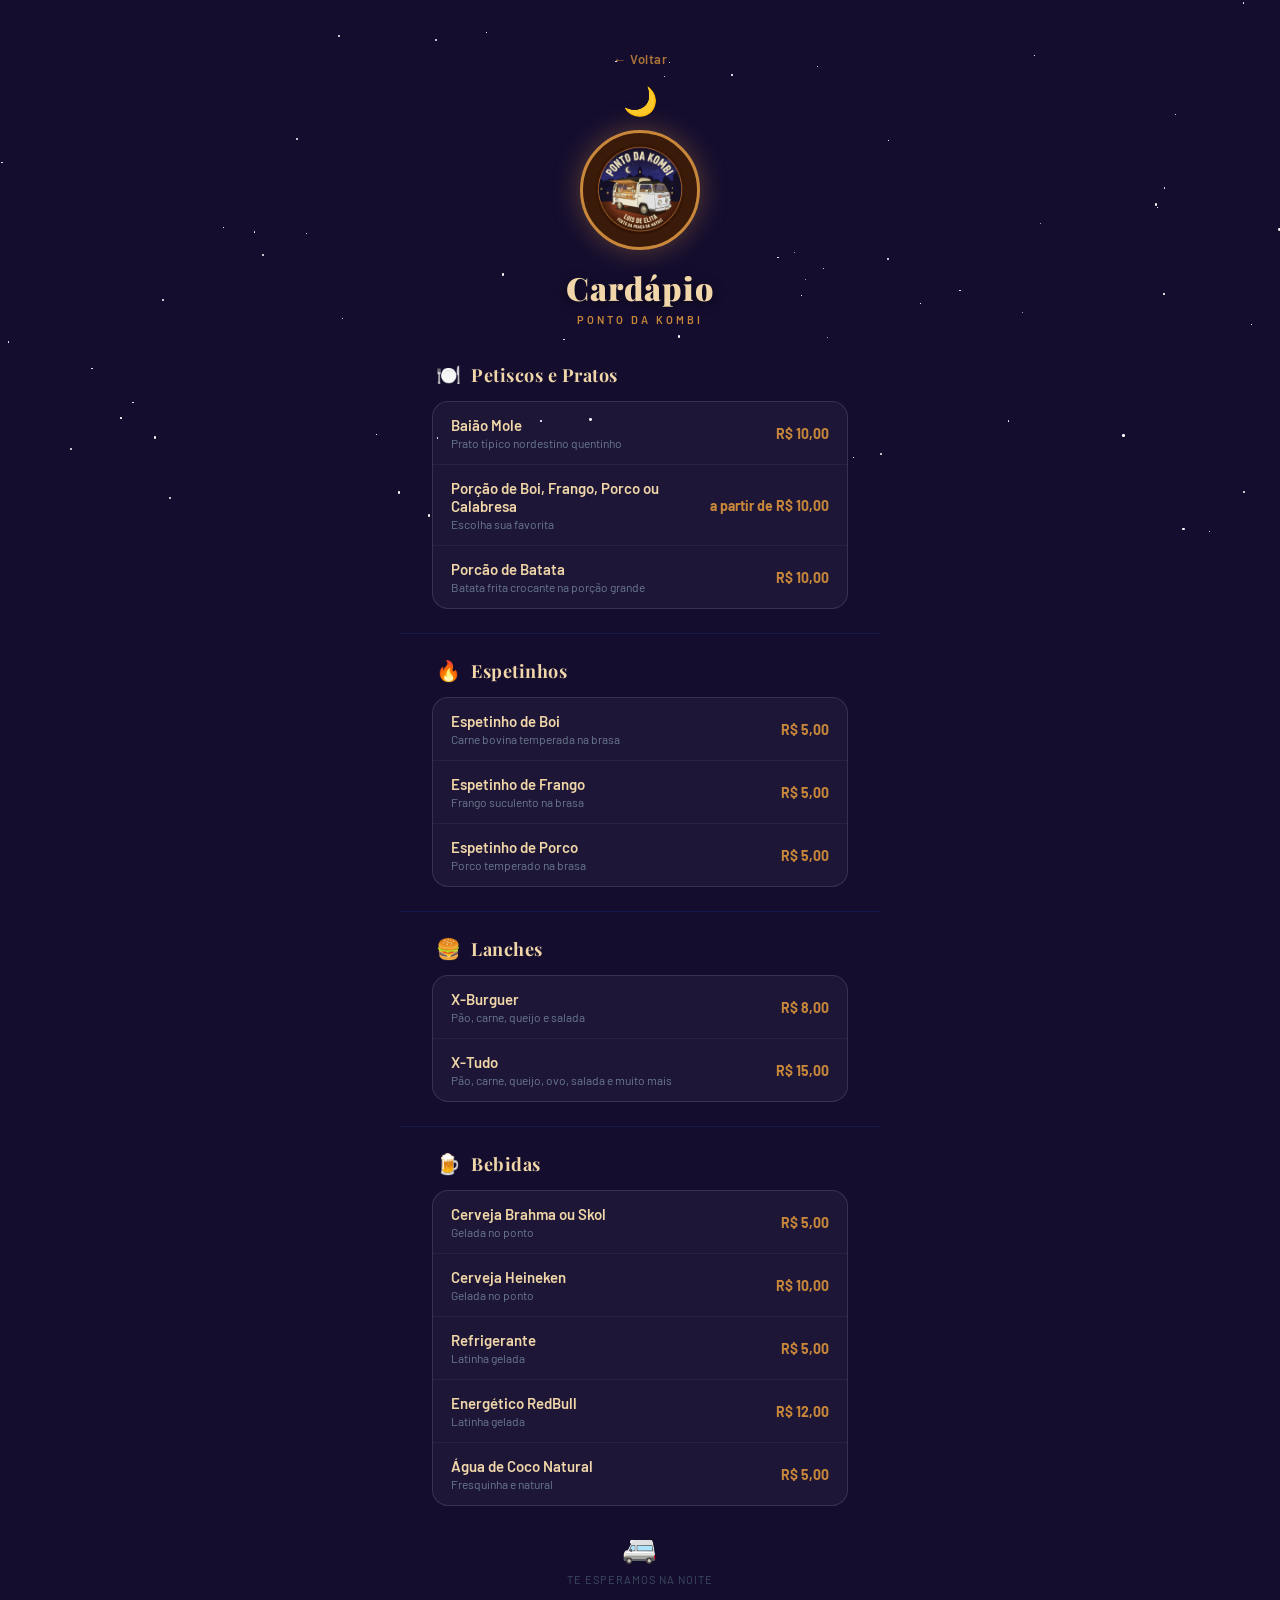
==== cardapio.html @ 005644a2 "Criação do Cardápio" ====
<!DOCTYPE html>
<html lang="pt-BR">
<head>
  <meta charset="UTF-8">
  <meta name="viewport" content="width=device-width, initial-scale=1.0">
  <title>Cardápio — Ponto da Kombi</title>
  <link rel="preconnect" href="https://fonts.googleapis.com">
  <link rel="preconnect" href="https://fonts.gstatic.com" crossorigin>
  <link href="https://fonts.googleapis.com/css2?family=Playfair+Display:wght@700;900&family=Barlow:wght@400;500;600&display=swap" rel="stylesheet">
  <link rel="stylesheet" href="cardapio.css">
</head>
<body>

  <div class="stars" id="stars" aria-hidden="true"></div>

  <main class="page">

    <header class="header">
      <a class="back-btn" href="index.html">← Voltar</a>
      <span class="moon" aria-hidden="true">🌙</span>
      <div class="logo-circle">
        <img src="./assets/pontodakombi.png" alt="Logo Ponto da Kombi">
      </div>
      <h1 class="logo-text">Cardápio</h1>
      <p class="logo-sub">Ponto da Kombi</p>
    </header>

    <!-- ── Petiscos & Pratos ── -->
    <section class="menu-section" aria-label="Petiscos e Pratos">
      <div class="section-header">
        <span class="section-icon">🍽️</span>
        <h2 class="section-title">Petiscos e Pratos</h2>
      </div>

      <div class="menu-card">
        <div class="menu-item">
          <div class="item-info">
            <p class="item-name">Baião Mole</p>
            <p class="item-desc">Prato típico nordestino quentinho</p>
          </div>
          <span class="item-price">R$ 10,00</span>
        </div>

        <div class="menu-item">
          <div class="item-info">
            <p class="item-name">Porção de Boi, Frango, Porco ou Calabresa</p>
            <p class="item-desc">Escolha sua favorita</p>
          </div>
          <span class="item-price">a partir de R$ 10,00</span>
        </div>

        <div class="menu-item">
          <div class="item-info">
            <p class="item-name">Porcão de Batata</p>
            <p class="item-desc">Batata frita crocante na porção grande</p>
          </div>
          <span class="item-price">R$ 10,00</span>
        </div>
      </div>
    </section>

    <!-- ── Espetinhos ── -->
    <section class="menu-section" aria-label="Espetinhos">
      <div class="section-header">
        <span class="section-icon">🔥</span>
        <h2 class="section-title">Espetinhos</h2>
      </div>

      <div class="menu-card">
        <div class="menu-item">
          <div class="item-info">
            <p class="item-name">Espetinho de Boi</p>
            <p class="item-desc">Carne bovina temperada na brasa</p>
          </div>
          <span class="item-price">R$ 5,00</span>
        </div>

        <div class="menu-item">
          <div class="item-info">
            <p class="item-name">Espetinho de Frango</p>
            <p class="item-desc">Frango suculento na brasa</p>
          </div>
          <span class="item-price">R$ 5,00</span>
        </div>

        <div class="menu-item">
          <div class="item-info">
            <p class="item-name">Espetinho de Porco</p>
            <p class="item-desc">Porco temperado na brasa</p>
          </div>
          <span class="item-price">R$ 5,00</span>
        </div>
      </div>
    </section>

    <!-- ── Lanches ── -->
    <section class="menu-section" aria-label="Lanches">
      <div class="section-header">
        <span class="section-icon">🍔</span>
        <h2 class="section-title">Lanches</h2>
      </div>

      <div class="menu-card">
        <div class="menu-item">
          <div class="item-info">
            <p class="item-name">X-Burguer</p>
            <p class="item-desc">Pão, carne, queijo e salada</p>
          </div>
          <span class="item-price">R$ 8,00</span>
        </div>

        <div class="menu-item">
          <div class="item-info">
            <p class="item-name">X-Tudo</p>
            <p class="item-desc">Pão, carne, queijo, ovo, salada e muito mais</p>
          </div>
          <span class="item-price">R$ 15,00</span>
        </div>
      </div>
    </section>

    <!-- ── Bebidas ── -->
    <section class="menu-section" aria-label="Bebidas">
      <div class="section-header">
        <span class="section-icon">🍺</span>
        <h2 class="section-title">Bebidas</h2>
      </div>

      <div class="menu-card">
        <div class="menu-item">
          <div class="item-info">
            <p class="item-name">Cerveja Brahma ou Skol</p>
            <p class="item-desc">Gelada no ponto</p>
          </div>
          <span class="item-price">R$ 5,00</span>
        </div>

        <div class="menu-item">
          <div class="item-info">
            <p class="item-name">Cerveja Heineken</p>
            <p class="item-desc">Gelada no ponto</p>
          </div>
          <span class="item-price">R$ 10,00</span>
        </div>

        <div class="menu-item">
          <div class="item-info">
            <p class="item-name">Refrigerante</p>
            <p class="item-desc">Latinha gelada</p>
          </div>
          <span class="item-price">R$ 5,00</span>
        </div>

        <div class="menu-item">
          <div class="item-info">
            <p class="item-name">Energético RedBull</p>
            <p class="item-desc">Latinha gelada</p>
          </div>
          <span class="item-price">R$ 12,00</span>
        </div>

        <div class="menu-item">
          <div class="item-info">
            <p class="item-name">Água de Coco Natural</p>
            <p class="item-desc">Fresquinha e natural</p>
          </div>
          <span class="item-price">R$ 5,00</span>
        </div>
      </div>
    </section>

    <footer class="footer">
      <span class="kombi-emoji" aria-hidden="true">🚐</span>
      TE ESPERAMOS NA NOITE
    </footer>

  </main>

  <script>
    const container = document.getElementById('stars');
    for (let i = 0; i < 60; i++) {
      const star = document.createElement('div');
      star.className = 'star';
      const size = Math.random() * 2.5 + 0.5;
      star.style.cssText = `
        width:${size}px;
        height:${size}px;
        top:${Math.random() * 60}%;
        left:${Math.random() * 100}%;
        animation-delay:${(Math.random() * 3).toFixed(2)}s;
        animation-duration:${(2 + Math.random() * 3).toFixed(2)}s;
      `;
      container.appendChild(star);
    }
  </script>

</body>
</html>
---- cardapio.css ----
* {
  margin: 0;
  padding: 0;
  box-sizing: border-box;
}

body {
  background: #140d2e;
  font-family: 'Barlow', sans-serif;
  min-height: 100vh;
  overflow-x: hidden;
}

/* ── Estrelas ── */
.stars {
  position: fixed;
  top: 0; left: 0;
  width: 100%; height: 100%;
  pointer-events: none;
  z-index: 0;
}

.star {
  position: absolute;
  background: #fff;
  border-radius: 50%;
  animation: twinkle 3s infinite alternate;
}

@keyframes twinkle {
  from { opacity: 0.2; transform: scale(1); }
  to   { opacity: 0.9; transform: scale(1.4); }
}

/* ── Layout ── */
.page {
  position: relative;
  z-index: 1;
  width: 100%;
  max-width: 480px;
  margin: 0 auto;
  padding: 0 0 56px;
}

/* ── Cabeçalho ── */
.header {
  text-align: center;
  padding: 32px 24px 28px;
  position: relative;
}

.back-btn {
  display: inline-block;
  color: #c8873a;
  font-size: 13px;
  font-weight: 600;
  text-decoration: none;
  letter-spacing: 0.5px;
  margin-bottom: 16px;
  opacity: 0.85;
  transition: opacity 0.2s;
}

.back-btn:hover { opacity: 1; }

.moon {
  font-size: 28px;
  margin-bottom: 12px;
  display: block;
  animation: float 4s ease-in-out infinite;
}

@keyframes float {
  0%, 100% { transform: translateY(0); }
  50%       { transform: translateY(-8px); }
}

.logo-circle {
  width: 100px;
  height: 100px;
  border-radius: 50%;
  background: #3a1a08;
  border: 3px solid #c8873a;
  margin: 0 auto 16px;
  display: flex;
  align-items: center;
  justify-content: center;
  overflow: hidden;
  box-shadow: 0 0 28px rgba(200, 135, 58, 0.4);
}

.logo-circle img {
  width: 100%;
  height: 100%;
  object-fit: cover;
  border-radius: 50%;
}

.logo-text {
  font-family: 'Playfair Display', serif;
  font-size: clamp(24px, 7vw, 32px);
  font-weight: 900;
  color: #f0d6a8;
  letter-spacing: 1px;
  text-shadow: 0 2px 12px rgba(0,0,0,0.6);
}

.logo-sub {
  font-size: 11px;
  color: #c8873a;
  letter-spacing: 3px;
  text-transform: uppercase;
  margin-top: 4px;
  font-weight: 600;
}

/* ── Seções do cardápio ── */
.menu-section {
  padding: 0 20px;
  margin-bottom: 24px;
}

.section-header {
  display: flex;
  align-items: center;
  gap: 10px;
  margin-bottom: 14px;
  padding-left: 4px;
}

.section-icon {
  font-size: 20px;
}

.section-title {
  font-family: 'Playfair Display', serif;
  font-size: clamp(15px, 4.5vw, 18px);
  font-weight: 700;
  color: #f0d6a8;
  letter-spacing: 0.5px;
}

/* ── Card do menu ── */
.menu-card {
  background: rgba(255, 255, 255, 0.04);
  border: 1px solid rgba(255, 255, 255, 0.12);
  border-radius: 16px;
  overflow: hidden;
}

/* ── Item individual ── */
.menu-item {
  display: flex;
  align-items: center;
  justify-content: space-between;
  gap: 12px;
  padding: 14px 18px;
  border-bottom: 1px solid rgba(255, 255, 255, 0.05);
  transition: background 0.2s;
}

.menu-item:last-child {
  border-bottom: none;
}

.menu-item:hover {
  background: rgba(200, 135, 58, 0.07);
}

.item-info {
  flex: 1;
  min-width: 0;
}

.item-name {
  font-size: clamp(13px, 3.8vw, 15px);
  font-weight: 600;
  color: #f0d6a8;
  margin-bottom: 2px;
}

.item-desc {
  font-size: clamp(10px, 2.8vw, 12px);
  color: #6b7a8d;
}

.item-price {
  font-size: clamp(12px, 3.5vw, 14px);
  font-weight: 700;
  color: #c8873a;
  white-space: nowrap;
  flex-shrink: 0;
}

/* ── Divisor entre seções ── */
.menu-section + .menu-section {
  border-top: 1px solid rgba(26, 30, 98, 0.6);
  padding-top: 24px;
}

/* ── Rodapé ── */
.footer {
  text-align: center;
  padding: 0 24px;
  font-size: 11px;
  color: #3d4d5e;
  letter-spacing: 1px;
}

.kombi-emoji {
  font-size: 28px;
  display: block;
  margin-bottom: 8px;
  animation: drift 6s ease-in-out infinite;
}

@keyframes drift {
  0%, 100% { transform: translateX(0); }
  50%       { transform: translateX(10px); }
}

/* ── Responsividade ── */
@media (max-width: 360px) {
  .logo-circle { width: 85px; height: 85px; }
  .menu-section { padding: 0 14px; }
  .menu-item { padding: 12px 14px; }
  .header { padding: 24px 16px 20px; }
}

@media (min-width: 600px) {
  .page { padding: 0 0 72px; }
  .header { padding: 48px 32px 36px; }
  .logo-circle { width: 120px; height: 120px; }
  .menu-section { padding: 0 32px; }
}
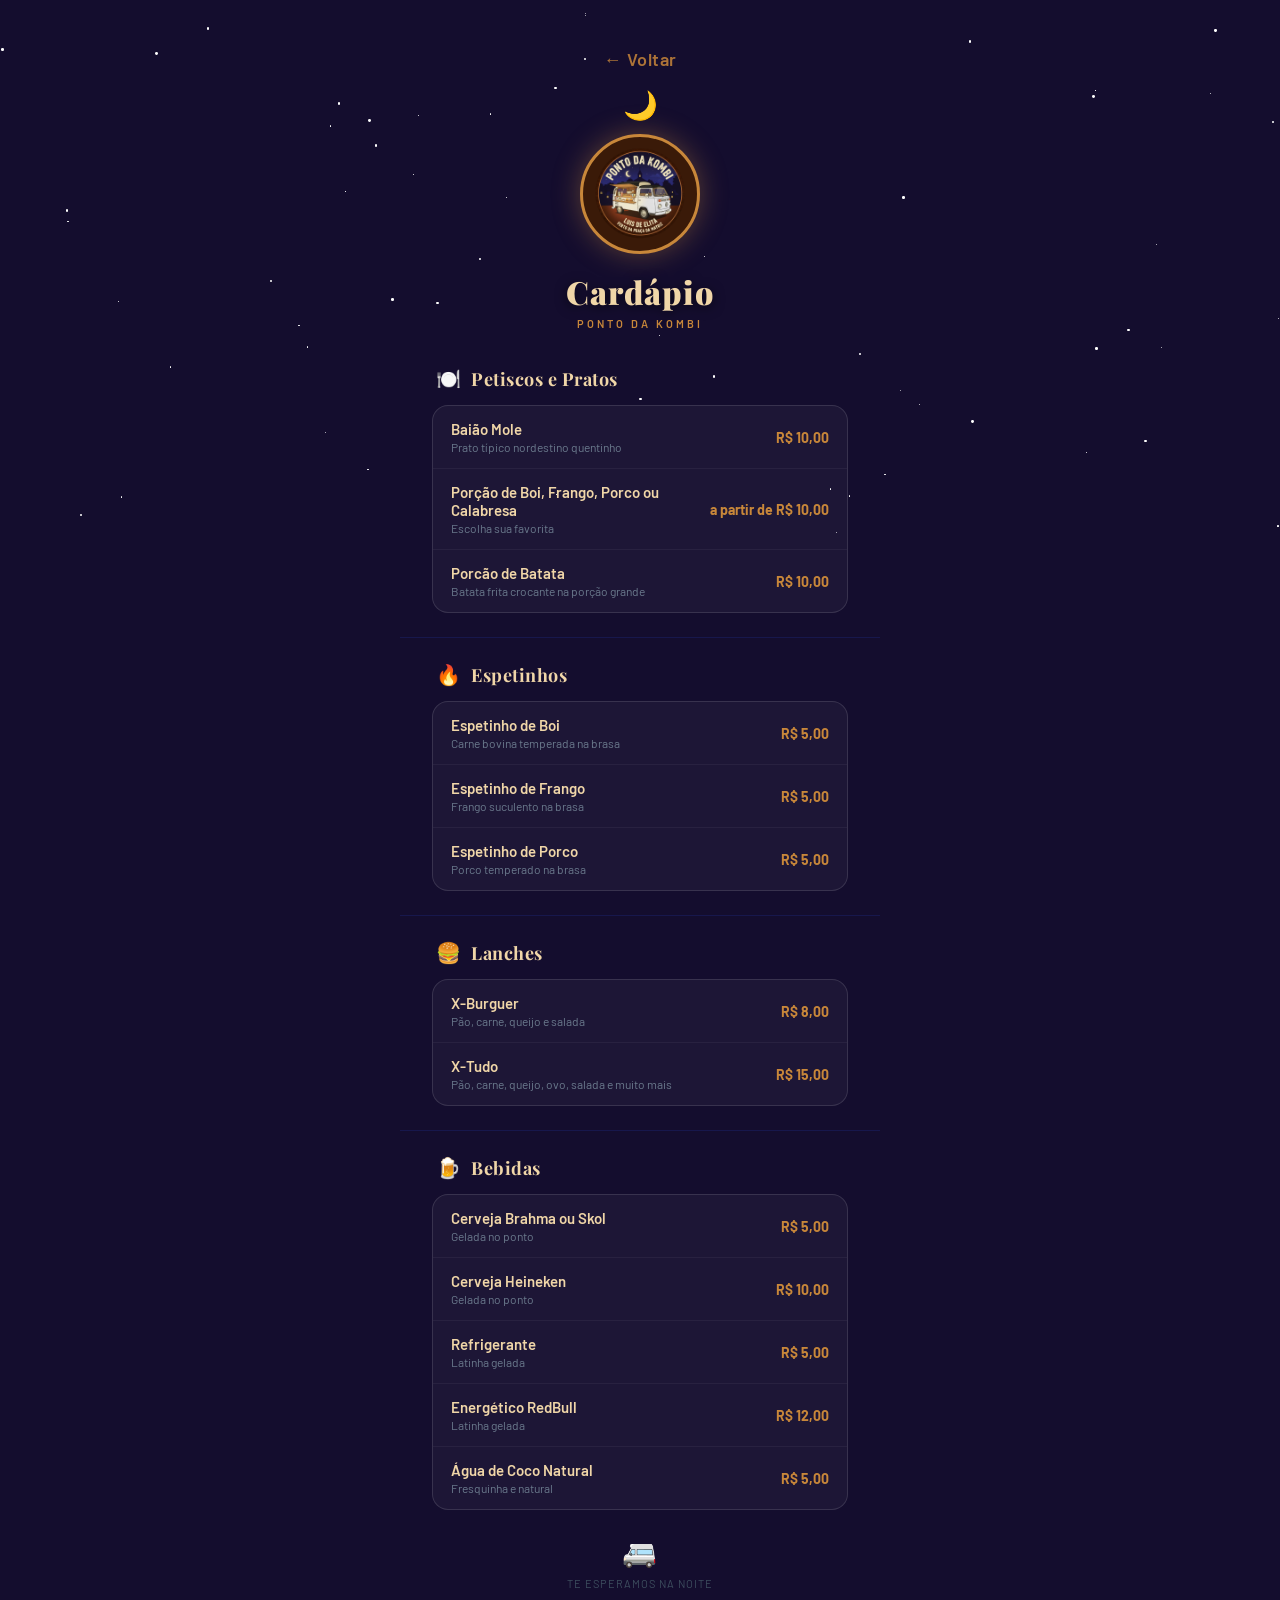
==== commit 2be870e2: "Correções" ====
--- a/cardapio.html
+++ b/cardapio.html
@@ -3,7 +3,7 @@
 <head>
   <meta charset="UTF-8">
   <meta name="viewport" content="width=device-width, initial-scale=1.0">
-  <title>Cardápio — Ponto da Kombi</title>
+  <title>Cardápio - Ponto da Kombi</title>
   <link rel="preconnect" href="https://fonts.googleapis.com">
   <link rel="preconnect" href="https://fonts.gstatic.com" crossorigin>
   <link href="https://fonts.googleapis.com/css2?family=Playfair+Display:wght@700;900&family=Barlow:wght@400;500;600&display=swap" rel="stylesheet">
@@ -25,7 +25,6 @@
       <p class="logo-sub">Ponto da Kombi</p>
     </header>
 
-    <!-- ── Petiscos & Pratos ── -->
     <section class="menu-section" aria-label="Petiscos e Pratos">
       <div class="section-header">
         <span class="section-icon">🍽️</span>
@@ -59,7 +58,6 @@
       </div>
     </section>
 
-    <!-- ── Espetinhos ── -->
     <section class="menu-section" aria-label="Espetinhos">
       <div class="section-header">
         <span class="section-icon">🔥</span>
@@ -93,7 +91,6 @@
       </div>
     </section>
 
-    <!-- ── Lanches ── -->
     <section class="menu-section" aria-label="Lanches">
       <div class="section-header">
         <span class="section-icon">🍔</span>
@@ -119,7 +116,6 @@
       </div>
     </section>
 
-    <!-- ── Bebidas ── -->
     <section class="menu-section" aria-label="Bebidas">
       <div class="section-header">
         <span class="section-icon">🍺</span>
--- a/cardapio.css
+++ b/cardapio.css
@@ -11,7 +11,6 @@
   overflow-x: hidden;
 }
 
-/* ── Estrelas ── */
 .stars {
   position: fixed;
   top: 0; left: 0;
@@ -32,7 +31,6 @@
   to   { opacity: 0.9; transform: scale(1.4); }
 }
 
-/* ── Layout ── */
 .page {
   position: relative;
   z-index: 1;
@@ -42,7 +40,6 @@
   padding: 0 0 56px;
 }
 
-/* ── Cabeçalho ── */
 .header {
   text-align: center;
   padding: 32px 24px 28px;
@@ -52,7 +49,7 @@
 .back-btn {
   display: inline-block;
   color: #c8873a;
-  font-size: 13px;
+  font-size: 18px;
   font-weight: 600;
   text-decoration: none;
   letter-spacing: 0.5px;
@@ -114,7 +111,6 @@
   font-weight: 600;
 }
 
-/* ── Seções do cardápio ── */
 .menu-section {
   padding: 0 20px;
   margin-bottom: 24px;
@@ -140,15 +136,14 @@
   letter-spacing: 0.5px;
 }
 
-/* ── Card do menu ── */
 .menu-card {
   background: rgba(255, 255, 255, 0.04);
   border: 1px solid rgba(255, 255, 255, 0.12);
   border-radius: 16px;
   overflow: hidden;
-}
-
-/* ── Item individual ── */
+
+}
+
 .menu-item {
   display: flex;
   align-items: center;
@@ -164,7 +159,7 @@
 }
 
 .menu-item:hover {
-  background: rgba(200, 135, 58, 0.07);
+  background: rgba(2, 0, 68, 0.508);
 }
 
 .item-info {
@@ -192,13 +187,11 @@
   flex-shrink: 0;
 }
 
-/* ── Divisor entre seções ── */
 .menu-section + .menu-section {
   border-top: 1px solid rgba(26, 30, 98, 0.6);
   padding-top: 24px;
 }
 
-/* ── Rodapé ── */
 .footer {
   text-align: center;
   padding: 0 24px;
@@ -219,7 +212,6 @@
   50%       { transform: translateX(10px); }
 }
 
-/* ── Responsividade ── */
 @media (max-width: 360px) {
   .logo-circle { width: 85px; height: 85px; }
   .menu-section { padding: 0 14px; }
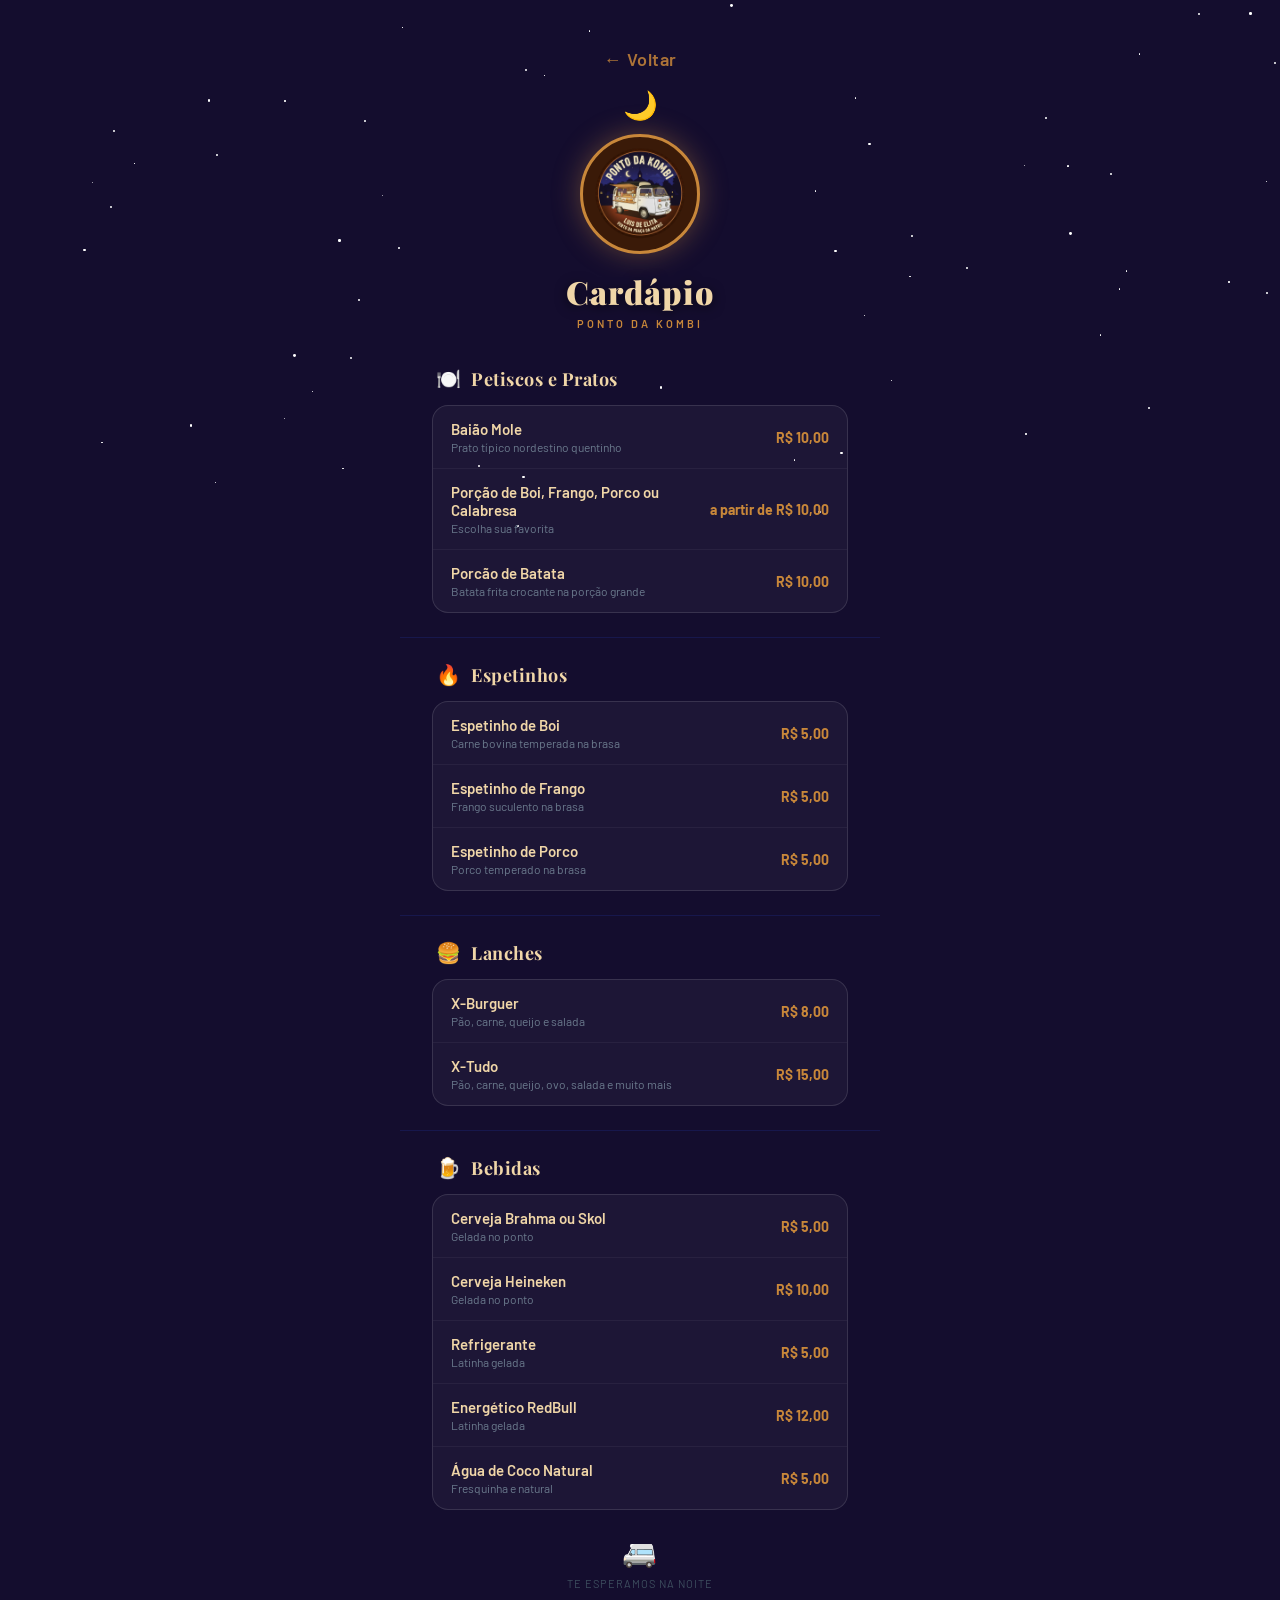
==== commit 38281bab: "Adição da Imagem da Guia" ====
--- a/cardapio.html
+++ b/cardapio.html
@@ -4,6 +4,7 @@
   <meta charset="UTF-8">
   <meta name="viewport" content="width=device-width, initial-scale=1.0">
   <title>Cardápio - Ponto da Kombi</title>
+    <link rel="icon" type="image/png" href="favicon-32x32.png">
   <link rel="preconnect" href="https://fonts.googleapis.com">
   <link rel="preconnect" href="https://fonts.gstatic.com" crossorigin>
   <link href="https://fonts.googleapis.com/css2?family=Playfair+Display:wght@700;900&family=Barlow:wght@400;500;600&display=swap" rel="stylesheet">
